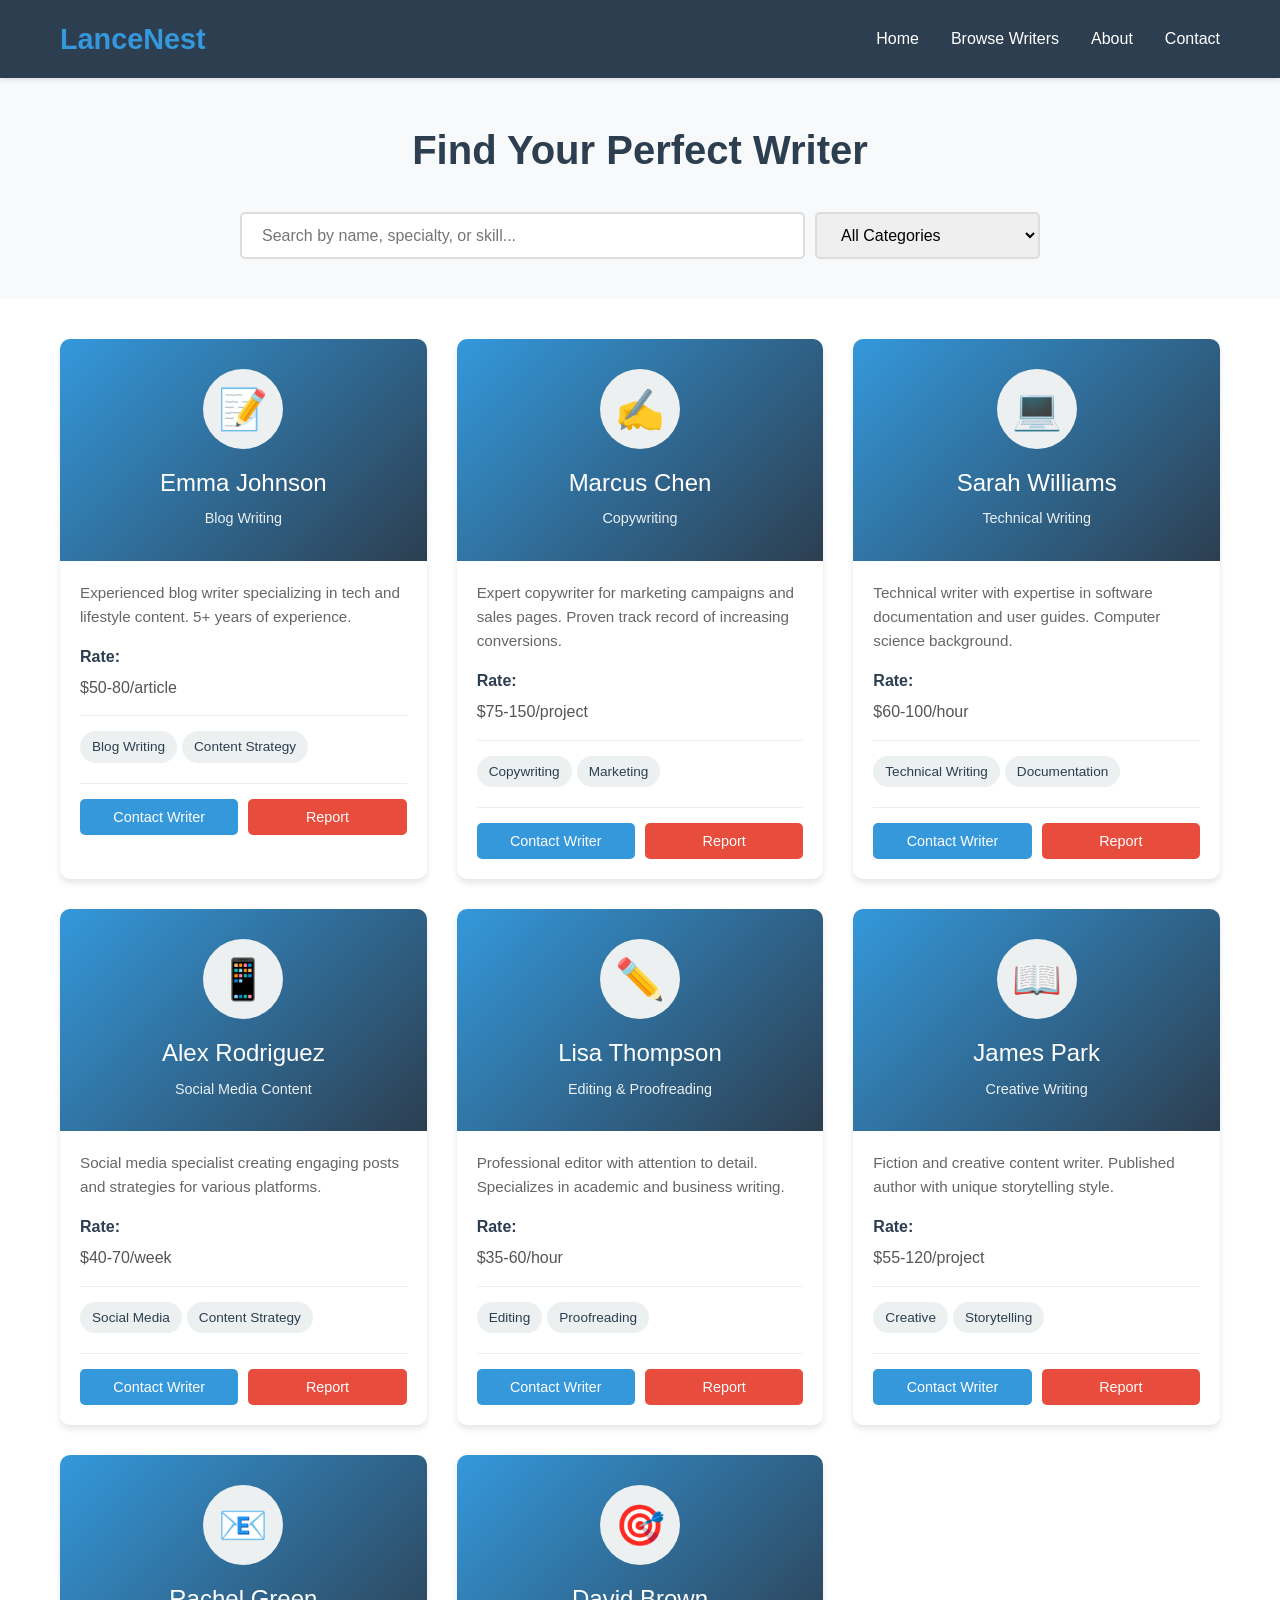
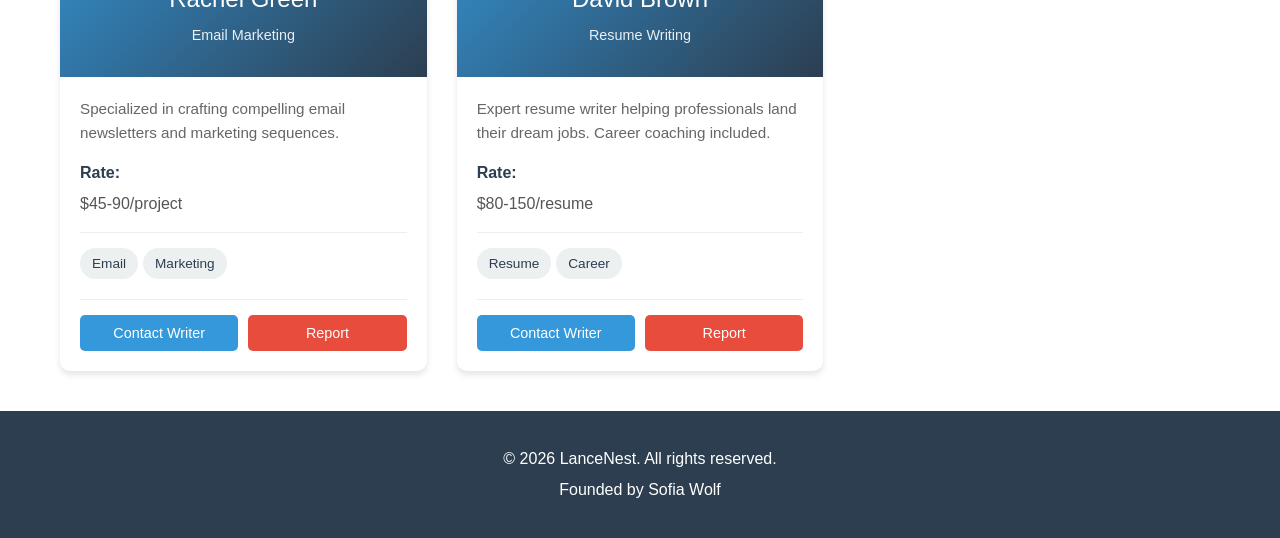
==== writers.html @ f26f3355 "Initial LanceNest website - Complete freelancer platform for writers" ====
<!DOCTYPE html>
<html lang="en">
<head>
    <meta charset="UTF-8">
    <meta name="viewport" content="width=device-width, initial-scale=1.0">
    <title>Browse Writers - LanceNest</title>
    <link rel="stylesheet" href="styles.css">
</head>
<body>
    <!-- Navigation -->
    <nav class="navbar">
        <div class="container">
            <div class="logo">LanceNest</div>
            <ul class="nav-links">
                <li><a href="index.html">Home</a></li>
                <li><a href="writers.html">Browse Writers</a></li>
                <li><a href="index.html#about">About</a></li>
                <li><a href="index.html#contact">Contact</a></li>
            </ul>
        </div>
    </nav>

    <!-- Search Section -->
    <section class="search-section">
        <div class="container">
            <h1>Find Your Perfect Writer</h1>
            <div class="search-box">
                <input type="text" id="searchInput" placeholder="Search by name, specialty, or skill..." class="search-input">
                <select id="categoryFilter" class="category-filter">
                    <option value="">All Categories</option>
                    <option value="Blog Writing">Blog Writing</option>
                    <option value="Copywriting">Copywriting</option>
                    <option value="Technical Writing">Technical Writing</option>
                    <option value="Social Media">Social Media Content</option>
                    <option value="Editing">Editing & Proofreading</option>
                    <option value="Creative">Creative Writing</option>
                    <option value="Email">Email & Newsletters</option>
                    <option value="Resume">Resume Writing</option>
                </select>
            </div>
        </div>
    </section>

    <!-- Writers Grid -->
    <section class="writers-section">
        <div class="container">
            <div class="writers-grid" id="writersGrid">
                <!-- Writers will be loaded here by JavaScript -->
            </div>
        </div>
    </section>

    <!-- Footer -->
    <footer class="footer">
        <div class="container">
            <p>&copy; 2026 LanceNest. All rights reserved.</p>
            <p>Founded by Sofia Wolf</p>
        </div>
    </footer>

    <script src="script.js"></script>
</body>
</html>
---- styles.css ----
* {
    margin: 0;
    padding: 0;
    box-sizing: border-box;
}

body {
    font-family: 'Segoe UI', Tahoma, Geneva, Verdana, sans-serif;
    line-height: 1.6;
    color: #333;
}

.container {
    max-width: 1200px;
    margin: 0 auto;
    padding: 0 20px;
}

/* Navigation */
.navbar {
    background-color: #2c3e50;
    color: white;
    padding: 1rem 0;
    position: sticky;
    top: 0;
    z-index: 100;
    box-shadow: 0 2px 5px rgba(0,0,0,0.1);
}

.navbar .container {
    display: flex;
    justify-content: space-between;
    align-items: center;
}

.logo {
    font-size: 1.8rem;
    font-weight: bold;
    color: #3498db;
}

.nav-links {
    display: flex;
    list-style: none;
    gap: 2rem;
}

.nav-links a {
    color: white;
    text-decoration: none;
    transition: color 0.3s;
}

.nav-links a:hover {
    color: #3498db;
}

/* Hero Section */
.hero {
    background: linear-gradient(135deg, #3498db 0%, #2c3e50 100%);
    color: white;
    padding: 100px 20px;
    text-align: center;
    min-height: 500px;
    display: flex;
    align-items: center;
    justify-content: center;
}

.hero-content h1 {
    font-size: 3rem;
    margin-bottom: 1rem;
}

.hero-content p {
    font-size: 1.3rem;
    margin-bottom: 2rem;
    opacity: 0.9;
}

/* Buttons */
.btn {
    padding: 12px 30px;
    border: none;
    border-radius: 5px;
    cursor: pointer;
    text-decoration: none;
    font-size: 1rem;
    transition: all 0.3s;
    display: inline-block;
}

.btn-primary {
    background-color: #3498db;
    color: white;
}

.btn-primary:hover {
    background-color: #2980b9;
    transform: translateY(-2px);
}

.btn-secondary {
    background-color: #e74c3c;
    color: white;
}

.btn-secondary:hover {
    background-color: #c0392b;
}

/* Features Section */
.features {
    padding: 80px 20px;
    background-color: #f8f9fa;
}

.features h2 {
    text-align: center;
    font-size: 2.5rem;
    margin-bottom: 50px;
    color: #2c3e50;
}

.features-grid {
    display: grid;
    grid-template-columns: repeat(auto-fit, minmax(250px, 1fr));
    gap: 30px;
}

.feature-card {
    background: white;
    padding: 30px;
    border-radius: 10px;
    text-align: center;
    box-shadow: 0 4px 6px rgba(0,0,0,0.1);
    transition: transform 0.3s;
}

.feature-card:hover {
    transform: translateY(-10px);
}

.feature-card h3 {
    font-size: 1.5rem;
    margin-bottom: 15px;
    color: #3498db;
}

.feature-card p {
    color: #666;
}

/* About Section */
.about {
    padding: 80px 20px;
    background-color: white;
    text-align: center;
}

.about h2 {
    font-size: 2.5rem;
    margin-bottom: 30px;
    color: #2c3e50;
}

.about p {
    font-size: 1.1rem;
    color: #555;
    max-width: 800px;
    margin: 0 auto;
    line-height: 1.8;
}

/* Contact Section */
.contact {
    padding: 80px 20px;
    background-color: #ecf0f1;
    text-align: center;
}

.contact h2 {
    font-size: 2.5rem;
    margin-bottom: 30px;
    color: #2c3e50;
}

.contact p {
    font-size: 1.1rem;
    color: #555;
    margin-bottom: 15px;
}

/* Search Section */
.search-section {
    padding: 40px 20px;
    background-color: #f8f9fa;
    text-align: center;
}

.search-section h1 {
    font-size: 2.5rem;
    margin-bottom: 30px;
    color: #2c3e50;
}

.search-box {
    display: flex;
    gap: 10px;
    justify-content: center;
    flex-wrap: wrap;
    max-width: 800px;
    margin: 0 auto;
}

.search-input,
.category-filter {
    padding: 12px 20px;
    border: 2px solid #ddd;
    border-radius: 5px;
    font-size: 1rem;
    transition: border-color 0.3s;
}

.search-input {
    flex: 1;
    min-width: 200px;
}

.search-input:focus,
.category-filter:focus {
    outline: none;
    border-color: #3498db;
}

/* Writers Section */
.writers-section {
    padding: 40px 20px;
    min-height: 400px;
}

.writers-grid {
    display: grid;
    grid-template-columns: repeat(auto-fill, minmax(300px, 1fr));
    gap: 30px;
}

.writer-card {
    background: white;
    border-radius: 10px;
    box-shadow: 0 4px 6px rgba(0,0,0,0.1);
    overflow: hidden;
    transition: transform 0.3s, box-shadow 0.3s;
}

.writer-card:hover {
    transform: translateY(-10px);
    box-shadow: 0 8px 12px rgba(0,0,0,0.15);
}

.writer-header {
    background: linear-gradient(135deg, #3498db 0%, #2c3e50 100%);
    color: white;
    padding: 30px 20px;
    text-align: center;
}

.writer-avatar {
    width: 80px;
    height: 80px;
    border-radius: 50%;
    background-color: #ecf0f1;
    margin: 0 auto 15px;
    display: flex;
    align-items: center;
    justify-content: center;
    font-size: 2.5rem;
}

.writer-name {
    font-size: 1.5rem;
    margin-bottom: 5px;
}

.writer-specialty {
    font-size: 0.9rem;
    opacity: 0.9;
    font-weight: 500;
}

.writer-body {
    padding: 20px;
}

.writer-bio {
    color: #666;
    font-size: 0.95rem;
    margin-bottom: 15px;
    line-height: 1.6;
}

.writer-info {
    margin-bottom: 15px;
    padding-bottom: 15px;
    border-bottom: 1px solid #eee;
}

.writer-info label {
    font-weight: bold;
    color: #2c3e50;
    display: block;
    margin-bottom: 5px;
}

.writer-info span {
    color: #555;
}

.writer-categories {
    margin-bottom: 15px;
}

.category-tag {
    display: inline-block;
    background-color: #ecf0f1;
    color: #2c3e50;
    padding: 5px 12px;
    border-radius: 20px;
    font-size: 0.85rem;
    margin-right: 5px;
    margin-bottom: 5px;
}

.writer-footer {
    display: flex;
    gap: 10px;
    padding-top: 15px;
    border-top: 1px solid #eee;
}

.btn-contact {
    flex: 1;
    padding: 10px;
    text-align: center;
    font-size: 0.9rem;
}

.btn-contact a {
    text-decoration: none;
    color: white;
}

/* Footer */
.footer {
    background-color: #2c3e50;
    color: white;
    text-align: center;
    padding: 30px 20px;
}

.footer p {
    margin: 5px 0;
}

/* Responsive Design */
@media (max-width: 768px) {
    .hero-content h1 {
        font-size: 2rem;
    }

    .nav-links {
        gap: 1rem;
    }

    .search-box {
        flex-direction: column;
    }

    .search-input {
        min-width: 100%;
    }

    .writers-grid {
        grid-template-columns: 1fr;
    }
}
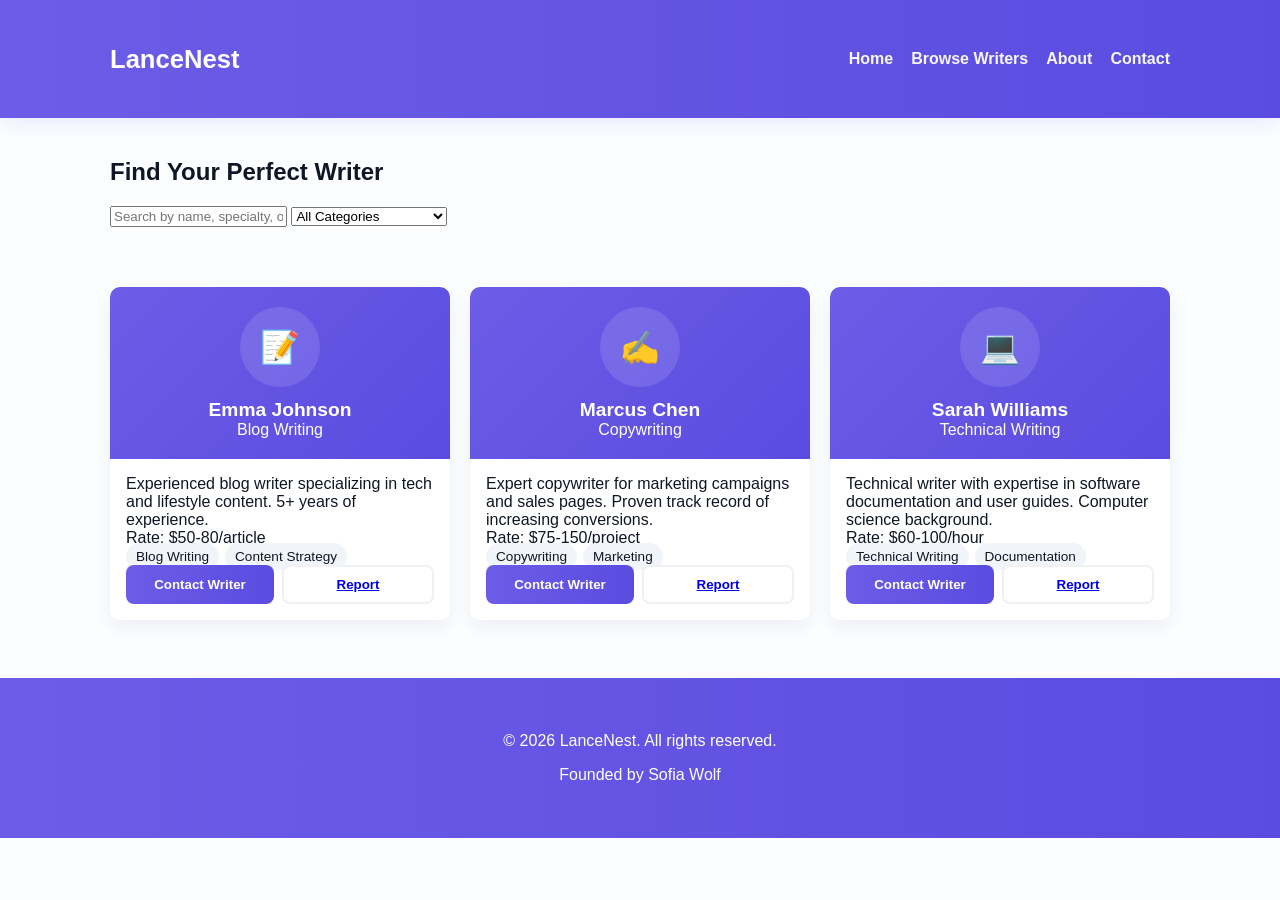
==== commit ca7ab7c5: "Add freelancer-themed hero, floating CTA, signup and contact modals, payment-methods UI, disclaimer " ====
--- a/writers.html
+++ b/writers.html
@@ -50,6 +50,17 @@
         </div>
     </section>
 
+    <!-- Contact Modal -->
+    <div id="contact-modal" class="modal" aria-hidden="true">
+      <div class="modal-content" role="dialog" aria-modal="true" aria-labelledby="contact-title">
+        <button class="modal-close" id="contact-close">×</button>
+        <h3 id="contact-title">Contact Writer</h3>
+        <div id="contact-body">
+          <!-- Filled by JS -->
+        </div>
+      </div>
+    </div>
+
     <!-- Footer -->
     <footer class="footer">
         <div class="container">
@@ -60,4 +71,4 @@
 
     <script src="script.js"></script>
 </body>
-</html>+</html>
--- a/styles.css
+++ b/styles.css
@@ -1,386 +1,82 @@
-* {
-    margin: 0;
-    padding: 0;
-    box-sizing: border-box;
+/* Theme variables */
+:root{
+  --primary:#6C5CE7; /* indigo */
+  --accent:#FF9F43;  /* warm orange */
+  --text:#0F1724;
+  --muted:#6B7280;
+  --bg:#FBFDFF;
 }
-
-body {
-    font-family: 'Segoe UI', Tahoma, Geneva, Verdana, sans-serif;
-    line-height: 1.6;
-    color: #333;
-}
-
-.container {
-    max-width: 1200px;
-    margin: 0 auto;
-    padding: 0 20px;
-}
+*{box-sizing:border-box}
+body{font-family: 'Segoe UI', Tahoma, Geneva, Verdana, sans-serif;margin:0;color:var(--text);background:var(--bg);-webkit-font-smoothing:antialiased}
+.container{max-width:1100px;margin:0 auto;padding:20px}
 
 /* Navigation */
-.navbar {
-    background-color: #2c3e50;
-    color: white;
-    padding: 1rem 0;
-    position: sticky;
-    top: 0;
-    z-index: 100;
-    box-shadow: 0 2px 5px rgba(0,0,0,0.1);
-}
+.navbar{background:linear-gradient(90deg,var(--primary),#5a4ce0);color:white;padding:14px 0;position:sticky;top:0;z-index:100;box-shadow:0 4px 18px rgba(108,92,231,0.12)}
+.navbar .container{display:flex;justify-content:space-between;align-items:center}
+.logo{font-size:1.6rem;font-weight:800;color:white}
+.nav-links{display:flex;list-style:none;gap:18px}
+.nav-links a{color:rgba(255,255,255,0.95);text-decoration:none;font-weight:600}
 
-.navbar .container {
-    display: flex;
-    justify-content: space-between;
-    align-items: center;
-}
+/* Hero */
+.hero{padding:80px 20px;border-radius:12px;margin:18px;background-image:linear-gradient(180deg,rgba(108,92,231,0.08),transparent);display:flex;align-items:center;justify-content:center}
+.hero-content{text-align:center}
+.hero-content h1{font-size:2.4rem;margin-bottom:10px}
+.lead{color:var(--muted);font-size:1.05rem;margin-bottom:18px}
+.hero-ctas{display:flex;gap:12px;justify-content:center}
+.btn{padding:10px 18px;border-radius:999px;border:none;cursor:pointer;text-decoration:none;font-weight:700}
+.btn-primary{background:linear-gradient(90deg,var(--primary),#5a4ce0);color:white}
+.btn-ghost{background:white;color:var(--text);border:2px solid rgba(15,23,36,0.06)}
 
-.logo {
-    font-size: 1.8rem;
-    font-weight: bold;
-    color: #3498db;
-}
+/* Features */
+.features{padding:40px 20px;background:transparent}
+.features h2{text-align:center;color:var(--text);margin-bottom:20px}
+.features-grid{display:grid;grid-template-columns:repeat(auto-fit,minmax(220px,1fr));gap:18px}
+.feature-card{background:white;padding:18px;border-radius:10px;box-shadow:0 6px 18px rgba(15,23,36,0.06);text-align:center}
+.feature-card h3{color:var(--primary)}
 
-.nav-links {
-    display: flex;
-    list-style: none;
-    gap: 2rem;
-}
+/* About/Contact */
+.about,.contact{padding:30px 20px;background:white;margin:12px;border-radius:10px}
 
-.nav-links a {
-    color: white;
-    text-decoration: none;
-    transition: color 0.3s;
-}
+/* Disclaimer banner */
+.disclaimer-banner{background:linear-gradient(90deg,rgba(255,159,67,0.08),rgba(108,92,231,0.04));color:var(--text);padding:12px 0;text-align:center;margin:12px;border-radius:8px}
 
-.nav-links a:hover {
-    color: #3498db;
-}
+/* Floating CTA */
+#float-cta{position:fixed;right:18px;bottom:18px;padding:12px 16px;border-radius:999px;background:var(--primary);color:white;border:none;box-shadow:0 10px 24px rgba(108,92,231,0.2);cursor:pointer;z-index:999}
+#float-cta:focus{outline:3px solid rgba(255,159,67,0.15)}
 
-/* Hero Section */
-.hero {
-    background: linear-gradient(135deg, #3498db 0%, #2c3e50 100%);
-    color: white;
-    padding: 100px 20px;
-    text-align: center;
-    min-height: 500px;
-    display: flex;
-    align-items: center;
-    justify-content: center;
-}
+/* Writers / cards (existing styles kept but slightly tuned) */
+.writers-section{padding:20px}
+.writers-grid{display:grid;grid-template-columns:repeat(auto-fill,minmax(300px,1fr));gap:20px}
+.writer-card{background:white;border-radius:10px;overflow:hidden;box-shadow:0 8px 20px rgba(15,23,36,0.06)}
+.writer-header{background:linear-gradient(135deg,var(--primary),#5a4ce0);color:white;padding:20px;text-align:center}
+.writer-avatar{width:80px;height:80px;border-radius:50%;background:rgba(255,255,255,0.12);margin:0 auto 12px;display:flex;align-items:center;justify-content:center;font-size:2rem}
+.writer-name{font-size:1.2rem;font-weight:700}
+.writer-body{padding:16px}
+.category-tag{background:#f1f5f9;padding:6px 10px;border-radius:999px;font-size:0.85rem;margin-right:6px}
+.writer-footer{display:flex;gap:8px}
+.btn-contact{flex:1;padding:10px;border-radius:8px}
 
-.hero-content h1 {
-    font-size: 3rem;
-    margin-bottom: 1rem;
-}
+/* Payment methods (modal content will show these) */
+.payments-list{list-style:none;padding:0;margin:0}
+.payments-list li{padding:8px 0;border-bottom:1px dashed #eee}
+.payment-label{font-weight:700;color:var(--text);display:block}
+.payment-note{color:var(--muted);font-size:0.95rem}
 
-.hero-content p {
-    font-size: 1.3rem;
-    margin-bottom: 2rem;
-    opacity: 0.9;
-}
+/* Modal */
+.modal{position:fixed;inset:0;display:none;align-items:center;justify-content:center;background:rgba(15,23,36,0.45);z-index:1000}
+.modal[aria-hidden="false"]{display:flex}
+.modal-content{background:white;padding:20px;width:min(720px,95%);border-radius:10px;position:relative}
+.modal-close{position:absolute;right:10px;top:8px;border:none;background:transparent;font-size:22px;cursor:pointer}
 
-/* Buttons */
-.btn {
-    padding: 12px 30px;
-    border: none;
-    border-radius: 5px;
-    cursor: pointer;
-    text-decoration: none;
-    font-size: 1rem;
-    transition: all 0.3s;
-    display: inline-block;
-}
-
-.btn-primary {
-    background-color: #3498db;
-    color: white;
-}
-
-.btn-primary:hover {
-    background-color: #2980b9;
-    transform: translateY(-2px);
-}
-
-.btn-secondary {
-    background-color: #e74c3c;
-    color: white;
-}
-
-.btn-secondary:hover {
-    background-color: #c0392b;
-}
-
-/* Features Section */
-.features {
-    padding: 80px 20px;
-    background-color: #f8f9fa;
-}
-
-.features h2 {
-    text-align: center;
-    font-size: 2.5rem;
-    margin-bottom: 50px;
-    color: #2c3e50;
-}
-
-.features-grid {
-    display: grid;
-    grid-template-columns: repeat(auto-fit, minmax(250px, 1fr));
-    gap: 30px;
-}
-
-.feature-card {
-    background: white;
-    padding: 30px;
-    border-radius: 10px;
-    text-align: center;
-    box-shadow: 0 4px 6px rgba(0,0,0,0.1);
-    transition: transform 0.3s;
-}
-
-.feature-card:hover {
-    transform: translateY(-10px);
-}
-
-.feature-card h3 {
-    font-size: 1.5rem;
-    margin-bottom: 15px;
-    color: #3498db;
-}
-
-.feature-card p {
-    color: #666;
-}
-
-/* About Section */
-.about {
-    padding: 80px 20px;
-    background-color: white;
-    text-align: center;
-}
-
-.about h2 {
-    font-size: 2.5rem;
-    margin-bottom: 30px;
-    color: #2c3e50;
-}
-
-.about p {
-    font-size: 1.1rem;
-    color: #555;
-    max-width: 800px;
-    margin: 0 auto;
-    line-height: 1.8;
-}
-
-/* Contact Section */
-.contact {
-    padding: 80px 20px;
-    background-color: #ecf0f1;
-    text-align: center;
-}
-
-.contact h2 {
-    font-size: 2.5rem;
-    margin-bottom: 30px;
-    color: #2c3e50;
-}
-
-.contact p {
-    font-size: 1.1rem;
-    color: #555;
-    margin-bottom: 15px;
-}
-
-/* Search Section */
-.search-section {
-    padding: 40px 20px;
-    background-color: #f8f9fa;
-    text-align: center;
-}
-
-.search-section h1 {
-    font-size: 2.5rem;
-    margin-bottom: 30px;
-    color: #2c3e50;
-}
-
-.search-box {
-    display: flex;
-    gap: 10px;
-    justify-content: center;
-    flex-wrap: wrap;
-    max-width: 800px;
-    margin: 0 auto;
-}
-
-.search-input,
-.category-filter {
-    padding: 12px 20px;
-    border: 2px solid #ddd;
-    border-radius: 5px;
-    font-size: 1rem;
-    transition: border-color 0.3s;
-}
-
-.search-input {
-    flex: 1;
-    min-width: 200px;
-}
-
-.search-input:focus,
-.category-filter:focus {
-    outline: none;
-    border-color: #3498db;
-}
-
-/* Writers Section */
-.writers-section {
-    padding: 40px 20px;
-    min-height: 400px;
-}
-
-.writers-grid {
-    display: grid;
-    grid-template-columns: repeat(auto-fill, minmax(300px, 1fr));
-    gap: 30px;
-}
-
-.writer-card {
-    background: white;
-    border-radius: 10px;
-    box-shadow: 0 4px 6px rgba(0,0,0,0.1);
-    overflow: hidden;
-    transition: transform 0.3s, box-shadow 0.3s;
-}
-
-.writer-card:hover {
-    transform: translateY(-10px);
-    box-shadow: 0 8px 12px rgba(0,0,0,0.15);
-}
-
-.writer-header {
-    background: linear-gradient(135deg, #3498db 0%, #2c3e50 100%);
-    color: white;
-    padding: 30px 20px;
-    text-align: center;
-}
-
-.writer-avatar {
-    width: 80px;
-    height: 80px;
-    border-radius: 50%;
-    background-color: #ecf0f1;
-    margin: 0 auto 15px;
-    display: flex;
-    align-items: center;
-    justify-content: center;
-    font-size: 2.5rem;
-}
-
-.writer-name {
-    font-size: 1.5rem;
-    margin-bottom: 5px;
-}
-
-.writer-specialty {
-    font-size: 0.9rem;
-    opacity: 0.9;
-    font-weight: 500;
-}
-
-.writer-body {
-    padding: 20px;
-}
-
-.writer-bio {
-    color: #666;
-    font-size: 0.95rem;
-    margin-bottom: 15px;
-    line-height: 1.6;
-}
-
-.writer-info {
-    margin-bottom: 15px;
-    padding-bottom: 15px;
-    border-bottom: 1px solid #eee;
-}
-
-.writer-info label {
-    font-weight: bold;
-    color: #2c3e50;
-    display: block;
-    margin-bottom: 5px;
-}
-
-.writer-info span {
-    color: #555;
-}
-
-.writer-categories {
-    margin-bottom: 15px;
-}
-
-.category-tag {
-    display: inline-block;
-    background-color: #ecf0f1;
-    color: #2c3e50;
-    padding: 5px 12px;
-    border-radius: 20px;
-    font-size: 0.85rem;
-    margin-right: 5px;
-    margin-bottom: 5px;
-}
-
-.writer-footer {
-    display: flex;
-    gap: 10px;
-    padding-top: 15px;
-    border-top: 1px solid #eee;
-}
-
-.btn-contact {
-    flex: 1;
-    padding: 10px;
-    text-align: center;
-    font-size: 0.9rem;
-}
-
-.btn-contact a {
-    text-decoration: none;
-    color: white;
-}
+/* Contact modal specifics */
+.contact-cta{display:flex;gap:8px;margin-top:12px}
 
 /* Footer */
-.footer {
-    background-color: #2c3e50;
-    color: white;
-    text-align: center;
-    padding: 30px 20px;
+.footer{background:linear-gradient(90deg,var(--primary),#5a4ce0);color:white;padding:18px;text-align:center;margin-top:18px}
+
+/* Responsive */
+@media (max-width:768px){
+  .hero-content h1{font-size:1.6rem}
+  .hero-ctas{flex-direction:column}
+  #float-cta{right:12px;bottom:12px;padding:10px 12px}
 }
-
-.footer p {
-    margin: 5px 0;
-}
-
-/* Responsive Design */
-@media (max-width: 768px) {
-    .hero-content h1 {
-        font-size: 2rem;
-    }
-
-    .nav-links {
-        gap: 1rem;
-    }
-
-    .search-box {
-        flex-direction: column;
-    }
-
-    .search-input {
-        min-width: 100%;
-    }
-
-    .writers-grid {
-        grid-template-columns: 1fr;
-    }
-}
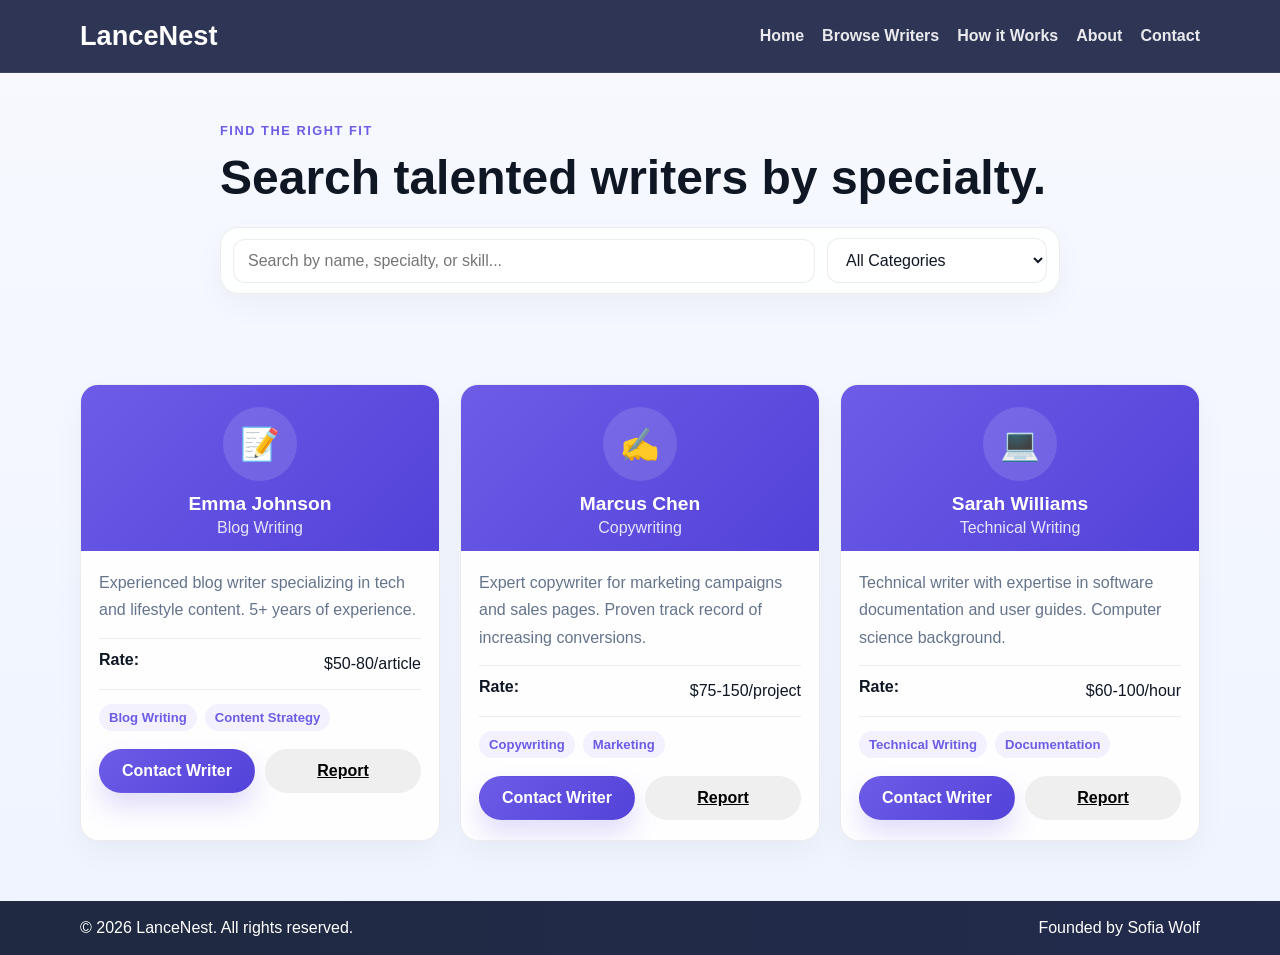
==== commit c7615675: "Revise meta description and enhance accessibility Updated the description meta tag and improved acce" ====
--- a/writers.html
+++ b/writers.html
@@ -4,66 +4,63 @@
     <meta charset="UTF-8">
     <meta name="viewport" content="width=device-width, initial-scale=1.0">
     <title>Browse Writers - LanceNest</title>
+    <meta name="description" content="Browse freelance writers on LanceNest. Find profiles, rates, and direct contact methods to hire the right writer for your project.">
+    <link rel="canonical" href="https://x-sofia.github.io/lancenest/writers.html">
+    <meta property="og:title" content="LanceNest — Browse Writers">
+    <meta property="og:description" content="Browse vetted freelance writers and contact them directly to hire for your projects.">
+    <meta property="og:url" content="https://x-sofia.github.io/lancenest/writers.html">
+    <meta property="og:type" content="website">
+    <meta name="twitter:card" content="summary_large_image">
+    <meta name="google-site-verification" content="REPLACE_WITH_GOOGLE_VERIFICATION_CODE">
     <link rel="stylesheet" href="styles.css">
 </head>
 <body>
-    <!-- Navigation -->
     <nav class="navbar">
-        <div class="container">
-            <div class="logo">LanceNest</div>
+        <div class="container nav-wrap">
+            <div class="logo" aria-label="LanceNest home">LanceNest</div>
             <ul class="nav-links">
                 <li><a href="index.html">Home</a></li>
                 <li><a href="writers.html">Browse Writers</a></li>
+                <li><a href="index.html#how-it-works">How it Works</a></li>
                 <li><a href="index.html#about">About</a></li>
                 <li><a href="index.html#contact">Contact</a></li>
             </ul>
         </div>
     </nav>
 
-    <!-- Search Section -->
-    <section class="search-section">
-        <div class="container">
-            <h1>Find Your Perfect Writer</h1>
-            <div class="search-box">
-                <input type="text" id="searchInput" placeholder="Search by name, specialty, or skill..." class="search-input">
-                <select id="categoryFilter" class="category-filter">
-                    <option value="">All Categories</option>
-                    <option value="Blog Writing">Blog Writing</option>
-                    <option value="Copywriting">Copywriting</option>
-                    <option value="Technical Writing">Technical Writing</option>
-                    <option value="Social Media">Social Media Content</option>
-                    <option value="Editing">Editing & Proofreading</option>
-                    <option value="Creative">Creative Writing</option>
-                    <option value="Email">Email & Newsletters</option>
-                    <option value="Resume">Resume Writing</option>
-                </select>
+    <main>
+        <section class="search-section">
+            <div class="container narrow-container">
+                <span class="eyebrow">Find the right fit</span>
+                <h1>Search talented writers by specialty.</h1>
+                <div class="search-box">
+                    <input type="text" id="searchInput" placeholder="Search by name, specialty, or skill..." class="search-input" aria-label="Search writers">
+                    <select id="categoryFilter" class="category-filter" aria-label="Filter writers by category">
+                        <option value="">All Categories</option>
+                    </select>
+                </div>
             </div>
+        </section>
+
+        <section class="writers-section">
+            <div class="container">
+                <div class="writers-grid" id="writersGrid" aria-live="polite"></div>
+            </div>
+        </section>
+    </main>
+
+    <div id="contact-modal" class="modal" aria-hidden="true">
+        <div class="modal-content" role="dialog" aria-modal="true" aria-labelledby="contact-title">
+            <button class="modal-close" id="contact-close" type="button" aria-label="Close contact modal">×</button>
+            <h3 id="contact-title">Contact Writer</h3>
+            <div id="contact-body"></div>
         </div>
-    </section>
-
-    <!-- Writers Grid -->
-    <section class="writers-section">
-        <div class="container">
-            <div class="writers-grid" id="writersGrid">
-                <!-- Writers will be loaded here by JavaScript -->
-            </div>
-        </div>
-    </section>
-
-    <!-- Contact Modal -->
-    <div id="contact-modal" class="modal" aria-hidden="true">
-      <div class="modal-content" role="dialog" aria-modal="true" aria-labelledby="contact-title">
-        <button class="modal-close" id="contact-close">×</button>
-        <h3 id="contact-title">Contact Writer</h3>
-        <div id="contact-body">
-          <!-- Filled by JS -->
-        </div>
-      </div>
     </div>
 
-    <!-- Footer -->
+    <div id="toast" class="toast" aria-live="polite" aria-atomic="true"></div>
+
     <footer class="footer">
-        <div class="container">
+        <div class="container footer-inner">
             <p>&copy; 2026 LanceNest. All rights reserved.</p>
             <p>Founded by Sofia Wolf</p>
         </div>
--- a/styles.css
+++ b/styles.css
@@ -1,82 +1,729 @@
 /* Theme variables */
-:root{
-  --primary:#6C5CE7; /* indigo */
-  --accent:#FF9F43;  /* warm orange */
-  --text:#0F1724;
-  --muted:#6B7280;
-  --bg:#FBFDFF;
-}
-*{box-sizing:border-box}
-body{font-family: 'Segoe UI', Tahoma, Geneva, Verdana, sans-serif;margin:0;color:var(--text);background:var(--bg);-webkit-font-smoothing:antialiased}
-.container{max-width:1100px;margin:0 auto;padding:20px}
+:root {
+  --primary: #6c5ce7;
+  --primary-dark: #5342d8;
+  --accent: #ff9f43;
+  --text: #0f1724;
+  --muted: #64748b;
+  --bg: #f5f7ff;
+  --panel: #ffffff;
+  --soft: #eef2ff;
+  --line: rgba(15, 23, 36, 0.08);
+  --shadow: 0 18px 40px rgba(108, 92, 231, 0.14);
+  --radius: 18px;
+}
+
+* {
+  box-sizing: border-box;
+}
+
+html {
+  scroll-behavior: smooth;
+}
+
+body {
+  margin: 0;
+  font-family: "Segoe UI", Tahoma, Geneva, Verdana, sans-serif;
+  background: linear-gradient(180deg, #f8f9ff 0%, #eef4ff 100%);
+  color: var(--text);
+  -webkit-font-smoothing: antialiased;
+}
+
+a {
+  color: inherit;
+}
+
+button,
+input,
+select {
+  font: inherit;
+}
+
+.container {
+  width: min(1120px, calc(100% - 32px));
+  margin: 0 auto;
+}
+
+.narrow-container {
+  width: min(840px, calc(100% - 32px));
+}
+
+.eyebrow {
+  display: inline-block;
+  margin-bottom: 12px;
+  font-size: 0.8rem;
+  letter-spacing: 0.12em;
+  text-transform: uppercase;
+  color: var(--primary);
+  font-weight: 700;
+}
+
+.section-heading {
+  text-align: center;
+  margin-bottom: 28px;
+}
+
+.section-heading h2,
+.about h2,
+.contact h2,
+.search-section h1 {
+  margin: 0;
+  font-size: clamp(2rem, 4vw, 3rem);
+  line-height: 1.15;
+}
 
 /* Navigation */
-.navbar{background:linear-gradient(90deg,var(--primary),#5a4ce0);color:white;padding:14px 0;position:sticky;top:0;z-index:100;box-shadow:0 4px 18px rgba(108,92,231,0.12)}
-.navbar .container{display:flex;justify-content:space-between;align-items:center}
-.logo{font-size:1.6rem;font-weight:800;color:white}
-.nav-links{display:flex;list-style:none;gap:18px}
-.nav-links a{color:rgba(255,255,255,0.95);text-decoration:none;font-weight:600}
+.navbar {
+  position: sticky;
+  top: 0;
+  z-index: 20;
+  background: rgba(24, 32, 67, 0.9);
+  backdrop-filter: blur(12px);
+  border-bottom: 1px solid rgba(255, 255, 255, 0.08);
+}
+
+.nav-wrap {
+  display: flex;
+  align-items: center;
+  justify-content: space-between;
+  min-height: 72px;
+}
+
+.logo {
+  font-size: 1.7rem;
+  font-weight: 800;
+  color: white;
+}
+
+.nav-links {
+  display: flex;
+  align-items: center;
+  gap: 18px;
+  list-style: none;
+  margin: 0;
+  padding: 0;
+}
+
+.nav-links a {
+  color: rgba(255, 255, 255, 0.9);
+  text-decoration: none;
+  font-weight: 600;
+  transition: opacity 0.2s ease;
+}
+
+.nav-links a:hover,
+.nav-links a:focus-visible {
+  opacity: 0.8;
+}
 
 /* Hero */
-.hero{padding:80px 20px;border-radius:12px;margin:18px;background-image:linear-gradient(180deg,rgba(108,92,231,0.08),transparent);display:flex;align-items:center;justify-content:center}
-.hero-content{text-align:center}
-.hero-content h1{font-size:2.4rem;margin-bottom:10px}
-.lead{color:var(--muted);font-size:1.05rem;margin-bottom:18px}
-.hero-ctas{display:flex;gap:12px;justify-content:center}
-.btn{padding:10px 18px;border-radius:999px;border:none;cursor:pointer;text-decoration:none;font-weight:700}
-.btn-primary{background:linear-gradient(90deg,var(--primary),#5a4ce0);color:white}
-.btn-ghost{background:white;color:var(--text);border:2px solid rgba(15,23,36,0.06)}
+.hero {
+  padding: 64px 0 32px;
+}
+
+.hero-layout {
+  display: grid;
+  grid-template-columns: 1.15fr 0.85fr;
+  align-items: center;
+  gap: 28px;
+}
+
+.hero-content h1 {
+  margin: 0 0 16px;
+  font-size: clamp(2.6rem, 5vw, 4.6rem);
+  line-height: 1.08;
+  letter-spacing: -0.06em;
+}
+
+.lead {
+  max-width: 620px;
+  color: var(--muted);
+  font-size: 1.08rem;
+  line-height: 1.7;
+  margin: 0 0 24px;
+}
+
+.hero-ctas,
+.form-actions,
+.contact-cta {
+  display: flex;
+  gap: 12px;
+  flex-wrap: wrap;
+}
+
+.btn {
+  display: inline-flex;
+  align-items: center;
+  justify-content: center;
+  border-radius: 999px;
+  border: 1px solid transparent;
+  padding: 12px 20px;
+  font-weight: 700;
+  text-decoration: none;
+  transition: transform 0.18s ease, box-shadow 0.18s ease, background 0.18s ease;
+  cursor: pointer;
+}
+
+.btn:hover,
+.btn:focus-visible {
+  transform: translateY(-1px);
+}
+
+.btn-primary {
+  background: linear-gradient(135deg, var(--primary), var(--primary-dark));
+  color: white;
+  box-shadow: 0 14px 26px rgba(108, 92, 231, 0.2);
+}
+
+.btn-secondary {
+  background: white;
+  border-color: var(--line);
+  color: var(--text);
+}
+
+.trust-row {
+  display: flex;
+  flex-wrap: wrap;
+  gap: 28px;
+  margin-top: 28px;
+}
+
+.trust-row div {
+  display: flex;
+  flex-direction: column;
+  gap: 6px;
+}
+
+.trust-row strong {
+  font-size: 1.4rem;
+  color: var(--text);
+}
+
+.trust-row span {
+  color: var(--muted);
+  font-size: 0.94rem;
+}
+
+.hero-panel {
+  display: flex;
+  justify-content: center;
+}
+
+.mini-card {
+  width: min(420px, 100%);
+  background: rgba(255, 255, 255, 0.82);
+  border: 1px solid rgba(108, 92, 231, 0.08);
+  border-radius: var(--radius);
+  box-shadow: var(--shadow);
+  padding: 22px;
+}
+
+.mini-label {
+  display: block;
+  margin-bottom: 18px;
+  color: var(--muted);
+  font-size: 0.82rem;
+  font-weight: 700;
+  letter-spacing: 0.08em;
+  text-transform: uppercase;
+}
+
+.mini-profile {
+  display: flex;
+  align-items: center;
+  gap: 14px;
+  padding: 12px 0;
+  border-bottom: 1px solid var(--line);
+}
+
+.mini-profile:last-child {
+  border-bottom: none;
+}
+
+.avatar {
+  width: 42px;
+  height: 42px;
+  border-radius: 50%;
+  display: flex;
+  align-items: center;
+  justify-content: center;
+  font-size: 1.2rem;
+}
+
+.avatar-1 { background: rgba(108, 92, 231, 0.12); }
+.avatar-2 { background: rgba(255, 159, 67, 0.15); }
+.avatar-3 { background: rgba(72, 187, 120, 0.12); }
+
+.mini-profile strong,
+.writer-name {
+  display: block;
+  font-size: 1.05rem;
+  margin-bottom: 2px;
+}
+
+.mini-profile small,
+.writer-specialty {
+  color: var(--muted);
+}
 
 /* Features */
-.features{padding:40px 20px;background:transparent}
-.features h2{text-align:center;color:var(--text);margin-bottom:20px}
-.features-grid{display:grid;grid-template-columns:repeat(auto-fit,minmax(220px,1fr));gap:18px}
-.feature-card{background:white;padding:18px;border-radius:10px;box-shadow:0 6px 18px rgba(15,23,36,0.06);text-align:center}
-.feature-card h3{color:var(--primary)}
-
-/* About/Contact */
-.about,.contact{padding:30px 20px;background:white;margin:12px;border-radius:10px}
-
-/* Disclaimer banner */
-.disclaimer-banner{background:linear-gradient(90deg,rgba(255,159,67,0.08),rgba(108,92,231,0.04));color:var(--text);padding:12px 0;text-align:center;margin:12px;border-radius:8px}
+.features,
+.search-section,
+.writers-section {
+  padding: 30px 0 60px;
+}
+
+.features-grid {
+  display: grid;
+  grid-template-columns: repeat(auto-fit, minmax(220px, 1fr));
+  gap: 18px;
+}
+
+.feature-card {
+  background: rgba(255, 255, 255, 0.9);
+  border: 1px solid var(--line);
+  border-radius: var(--radius);
+  box-shadow: 0 12px 30px rgba(15, 23, 36, 0.04);
+  padding: 22px;
+}
+
+.feature-card h3 {
+  margin: 0 0 10px;
+  font-size: 1.2rem;
+}
+
+.feature-card p {
+  margin: 0;
+  color: var(--muted);
+  line-height: 1.7;
+}
+
+.feature-icon {
+  width: 52px;
+  height: 52px;
+  border-radius: 14px;
+  background: rgba(108, 92, 231, 0.1);
+  display: flex;
+  align-items: center;
+  justify-content: center;
+  font-size: 1.7rem;
+  margin-bottom: 16px;
+}
+
+/* About / Contact */
+.about,
+.contact {
+  padding: 28px 0 40px;
+}
+
+.about-wrap,
+.contact-wrap {
+  background: rgba(255, 255, 255, 0.8);
+  border: 1px solid var(--line);
+  border-radius: var(--radius);
+  box-shadow: 0 12px 30px rgba(15, 23, 36, 0.04);
+  padding: 36px 28px;
+}
+
+.about-wrap,
+.contact-wrap {
+  display: grid;
+  grid-template-columns: 0.9fr 1.1fr;
+  gap: 18px;
+  align-items: center;
+}
+
+.about-wrap p,
+.contact-box p {
+  margin: 0;
+  color: var(--muted);
+  line-height: 1.7;
+}
+
+.contact-box {
+  background: linear-gradient(135deg, rgba(108, 92, 231, 0.06), rgba(255, 159, 67, 0.06));
+  border: 1px solid rgba(108, 92, 231, 0.08);
+  border-radius: 14px;
+  padding: 18px 20px;
+}
+
+/* Disclaimer */
+.disclaimer-banner {
+  padding: 16px 0;
+  background: rgba(255, 159, 67, 0.08);
+  color: var(--text);
+  border-top: 1px solid rgba(255, 159, 67, 0.12);
+  border-bottom: 1px solid rgba(255, 159, 67, 0.12);
+  text-align: center;
+}
+
+/* Search section */
+.search-section {
+  padding-top: 48px;
+}
+
+.search-section h1 {
+  margin-bottom: 22px;
+}
+
+.search-box {
+  display: flex;
+  gap: 12px;
+  align-items: center;
+  background: rgba(255, 255, 255, 0.9);
+  border: 1px solid var(--line);
+  border-radius: var(--radius);
+  box-shadow: 0 12px 30px rgba(15, 23, 36, 0.04);
+  padding: 10px 12px;
+}
+
+.search-input,
+.category-filter,
+#signup-email {
+  width: 100%;
+  border: 1px solid var(--line);
+  border-radius: 12px;
+  padding: 12px 14px;
+  background: white;
+  color: var(--text);
+}
+
+.search-input {
+  flex: 1 1 auto;
+}
+
+.category-filter {
+  flex: 0 0 220px;
+}
+
+/* Writers cards */
+.writers-grid {
+  display: grid;
+  grid-template-columns: repeat(auto-fit, minmax(280px, 1fr));
+  gap: 20px;
+}
+
+.writer-card {
+  background: rgba(255, 255, 255, 0.9);
+  border: 1px solid var(--line);
+  border-radius: var(--radius);
+  box-shadow: 0 12px 30px rgba(15, 23, 36, 0.04);
+  overflow: hidden;
+}
+
+.writer-header {
+  padding: 22px 20px 14px;
+  background: linear-gradient(135deg, var(--primary), var(--primary-dark));
+  color: white;
+  text-align: center;
+}
+
+.writer-avatar {
+  width: 74px;
+  height: 74px;
+  border-radius: 50%;
+  margin: 0 auto 12px;
+  display: flex;
+  align-items: center;
+  justify-content: center;
+  font-size: 2rem;
+  background: rgba(255, 255, 255, 0.12);
+}
+
+.writer-name {
+  font-size: 1.2rem;
+  font-weight: 800;
+}
+
+.writer-specialty {
+  margin-top: 4px;
+  color: rgba(255, 255, 255, 0.85);
+}
+
+.writer-body {
+  padding: 18px 18px 20px;
+}
+
+.writer-bio {
+  margin: 0 0 14px;
+  color: var(--muted);
+  line-height: 1.7;
+}
+
+.writer-info {
+  display: flex;
+  justify-content: space-between;
+  align-items: center;
+  gap: 12px;
+  padding: 12px 0;
+  border-top: 1px solid var(--line);
+  border-bottom: 1px solid var(--line);
+  margin-bottom: 14px;
+}
+
+.info-label {
+  font-weight: 700;
+}
+
+.info-value {
+  color: var(--primary);
+  font-weight: 700;
+}
+
+.writer-categories {
+  display: flex;
+  flex-wrap: wrap;
+  gap: 8px;
+  margin-bottom: 18px;
+}
+
+.category-tag {
+  display: inline-block;
+  background: rgba(108, 92, 231, 0.08);
+  color: var(--primary);
+  font-size: 0.82rem;
+  font-weight: 600;
+  padding: 6px 10px;
+  border-radius: 999px;
+}
+
+.writer-footer {
+  display: flex;
+  gap: 10px;
+}
+
+.writer-footer .btn {
+  flex: 1;
+}
+
+.empty-state {
+  grid-column: 1 / -1;
+  padding: 40px 20px;
+  text-align: center;
+  background: rgba(255, 255, 255, 0.8);
+  border: 1px solid var(--line);
+  border-radius: var(--radius);
+  color: var(--muted);
+}
+
+/* Payment methods */
+.payments-list {
+  list-style: none;
+  padding: 0;
+  margin: 14px 0 0;
+}
+
+.payments-list li {
+  padding: 10px 0;
+  border-bottom: 1px dashed var(--line);
+}
+
+.payments-list li:last-child {
+  border-bottom: none;
+}
+
+.payment-label {
+  display: block;
+  margin-bottom: 4px;
+  font-weight: 700;
+  color: var(--text);
+}
+
+.payments-list a {
+  color: var(--primary);
+  word-break: break-word;
+}
+
+.payment-note,
+.muted {
+  color: var(--muted);
+  line-height: 1.6;
+}
+
+/* Modal */
+.modal {
+  position: fixed;
+  inset: 0;
+  display: none;
+  align-items: center;
+  justify-content: center;
+  background: rgba(15, 23, 36, 0.58);
+  padding: 24px;
+  z-index: 40;
+}
+
+.modal[aria-hidden="false"] {
+  display: flex;
+}
+
+.modal-content {
+  position: relative;
+  width: min(720px, 100%);
+  background: white;
+  border-radius: 18px;
+  box-shadow: var(--shadow);
+  padding: 26px 24px 22px;
+}
+
+.modal-close {
+  position: absolute;
+  top: 12px;
+  right: 14px;
+  border: none;
+  background: transparent;
+  font-size: 2rem;
+  line-height: 1;
+  color: var(--muted);
+  cursor: pointer;
+}
+
+.modal-content h3 {
+  margin: 0 0 12px;
+  font-size: 1.7rem;
+}
+
+.modal-content p {
+  margin: 0 0 18px;
+  color: var(--muted);
+  line-height: 1.7;
+}
+
+label {
+  display: block;
+  margin-bottom: 8px;
+  font-weight: 700;
+}
+
+#signup-email {
+  margin-bottom: 16px;
+}
+
+.form-actions {
+  margin-top: 8px;
+}
+
+.contact-cta {
+  margin-top: 16px;
+}
+
+/* Toast */
+.toast {
+  position: fixed;
+  left: 50%;
+  bottom: 24px;
+  transform: translateX(-50%) translateY(20px);
+  background: rgba(15, 23, 36, 0.95);
+  color: #fff;
+  padding: 12px 18px;
+  border-radius: 999px;
+  font-size: 0.92rem;
+  opacity: 0;
+  pointer-events: none;
+  transition: opacity 0.2s ease, transform 0.2s ease;
+  z-index: 50;
+}
+
+.toast.show {
+  opacity: 1;
+  transform: translateX(-50%) translateY(0);
+}
 
 /* Floating CTA */
-#float-cta{position:fixed;right:18px;bottom:18px;padding:12px 16px;border-radius:999px;background:var(--primary);color:white;border:none;box-shadow:0 10px 24px rgba(108,92,231,0.2);cursor:pointer;z-index:999}
-#float-cta:focus{outline:3px solid rgba(255,159,67,0.15)}
-
-/* Writers / cards (existing styles kept but slightly tuned) */
-.writers-section{padding:20px}
-.writers-grid{display:grid;grid-template-columns:repeat(auto-fill,minmax(300px,1fr));gap:20px}
-.writer-card{background:white;border-radius:10px;overflow:hidden;box-shadow:0 8px 20px rgba(15,23,36,0.06)}
-.writer-header{background:linear-gradient(135deg,var(--primary),#5a4ce0);color:white;padding:20px;text-align:center}
-.writer-avatar{width:80px;height:80px;border-radius:50%;background:rgba(255,255,255,0.12);margin:0 auto 12px;display:flex;align-items:center;justify-content:center;font-size:2rem}
-.writer-name{font-size:1.2rem;font-weight:700}
-.writer-body{padding:16px}
-.category-tag{background:#f1f5f9;padding:6px 10px;border-radius:999px;font-size:0.85rem;margin-right:6px}
-.writer-footer{display:flex;gap:8px}
-.btn-contact{flex:1;padding:10px;border-radius:8px}
-
-/* Payment methods (modal content will show these) */
-.payments-list{list-style:none;padding:0;margin:0}
-.payments-list li{padding:8px 0;border-bottom:1px dashed #eee}
-.payment-label{font-weight:700;color:var(--text);display:block}
-.payment-note{color:var(--muted);font-size:0.95rem}
-
-/* Modal */
-.modal{position:fixed;inset:0;display:none;align-items:center;justify-content:center;background:rgba(15,23,36,0.45);z-index:1000}
-.modal[aria-hidden="false"]{display:flex}
-.modal-content{background:white;padding:20px;width:min(720px,95%);border-radius:10px;position:relative}
-.modal-close{position:absolute;right:10px;top:8px;border:none;background:transparent;font-size:22px;cursor:pointer}
-
-/* Contact modal specifics */
-.contact-cta{display:flex;gap:8px;margin-top:12px}
+#float-cta {
+  position: fixed;
+  right: 18px;
+  bottom: 18px;
+  z-index: 30;
+  border: none;
+  border-radius: 999px;
+  background: linear-gradient(135deg, var(--primary), var(--primary-dark));
+  color: white;
+  font-weight: 700;
+  padding: 13px 18px;
+  box-shadow: 0 18px 30px rgba(108, 92, 231, 0.23);
+  cursor: pointer;
+}
+
+#float-cta:focus-visible,
+.btn:focus-visible,
+.search-input:focus-visible,
+.category-filter:focus-visible,
+#signup-email:focus-visible {
+  outline: 3px solid rgba(108, 92, 231, 0.2);
+  outline-offset: 2px;
+}
 
 /* Footer */
-.footer{background:linear-gradient(90deg,var(--primary),#5a4ce0);color:white;padding:18px;text-align:center;margin-top:18px}
+.footer {
+  background: linear-gradient(90deg, #1f2940, #232b4d);
+  color: white;
+  padding: 18px 0;
+}
+
+.footer-inner {
+  display: flex;
+  justify-content: space-between;
+  gap: 12px;
+  align-items: center;
+  flex-wrap: wrap;
+}
+
+.footer-inner p {
+  margin: 0;
+}
 
 /* Responsive */
-@media (max-width:768px){
-  .hero-content h1{font-size:1.6rem}
-  .hero-ctas{flex-direction:column}
-  #float-cta{right:12px;bottom:12px;padding:10px 12px}
-}
+@media (max-width: 760px) {
+  .nav-wrap,
+  .about-wrap,
+  .contact-wrap,
+  .footer-inner,
+  .search-box {
+    grid-template-columns: 1fr;
+    display: block;
+  }
+
+  .nav-wrap {
+    display: flex;
+    flex-direction: column;
+    justify-content: center;
+    gap: 12px;
+    padding: 14px 0;
+  }
+
+  .nav-links {
+    flex-wrap: wrap;
+    justify-content: center;
+  }
+
+  .hero-layout,
+  .about-wrap,
+  .contact-wrap {
+    grid-template-columns: 1fr;
+  }
+
+  .hero {
+    padding-top: 42px;
+  }
+
+  .search-box {
+    display: grid;
+    padding: 12px;
+  }
+
+  .category-filter {
+    flex: 1;
+  }
+
+  .writer-footer,
+  .contact-cta,
+  .form-actions,
+  .hero-ctas {
+    flex-direction: column;
+  }
+
+  #float-cta {
+    right: 12px;
+    bottom: 12px;
+  }
+}
